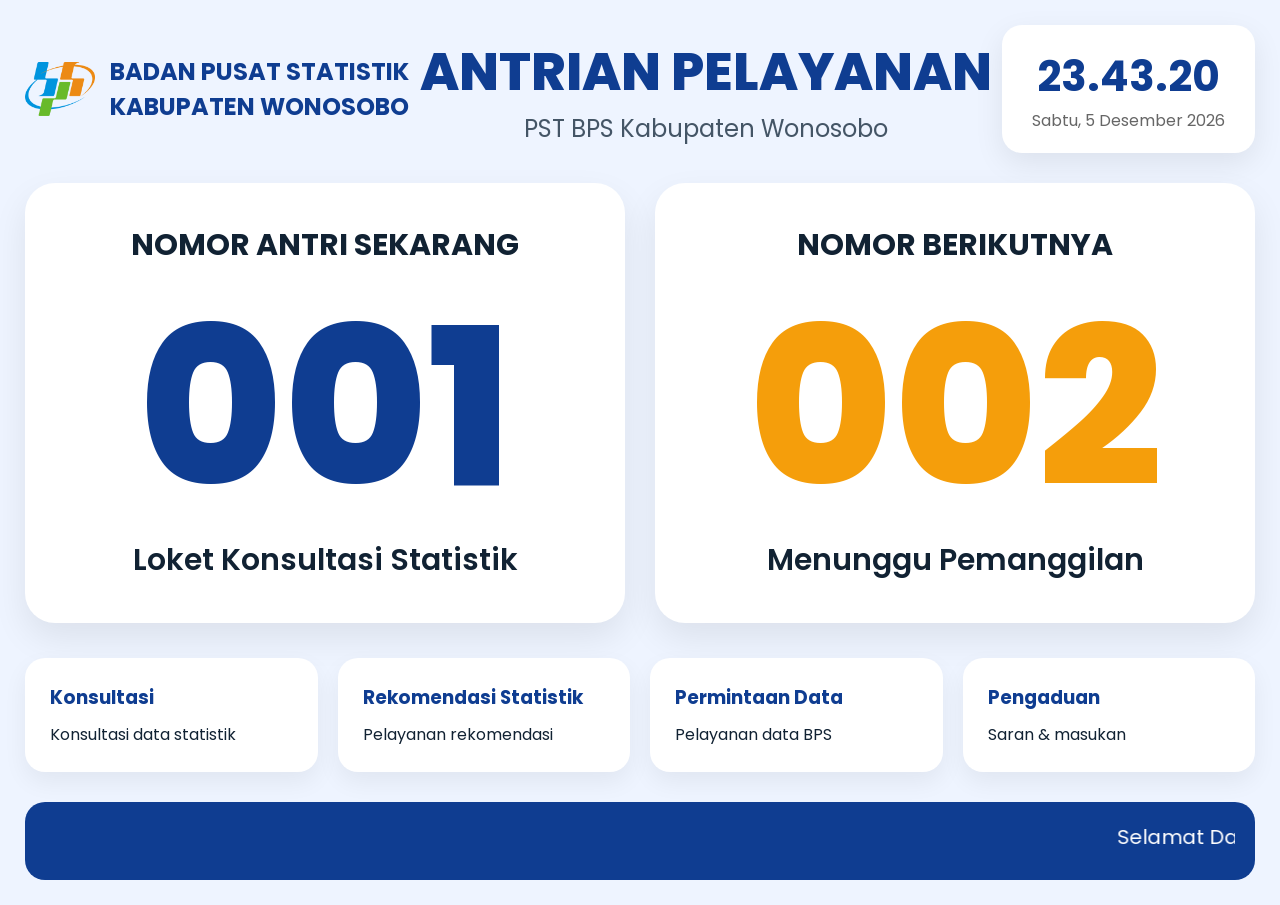
==== index.html @ 3b680bae "first commit" ====
<!DOCTYPE html>
<html lang="id">
<head>
  <meta charset="UTF-8" />
  <meta name="viewport" content="width=device-width, initial-scale=1.0"/>

  <title>Sistem Antri PST</title>

  <link rel="stylesheet" href="style.css"/>

  <link rel="preconnect" href="https://fonts.googleapis.com">
  <link href="https://fonts.googleapis.com/css2?family=Poppins:wght@300;400;500;600;700;800&display=swap" rel="stylesheet">
</head>

<body>

  <div class="container">

    <!-- HEADER -->
    <header class="header">

      <div class="logo-area">
        <img src="assets/bps.png" class="logo">

        <div>
          <h2>BADAN PUSAT STATISTIK</h2>
          <h2>KABUPATEN WONOSOBO</h2>
        </div>
      </div>

      <div class="title">
        <h1>ANTRIAN PELAYANAN</h1>
        <p>PST BPS Kabupaten Wonosobo</p>
      </div>

      <div class="clock-box">
        <div id="clock">10:20:30</div>
        <span id="date">Senin, 1 Januari 2026</span>
      </div>

    </header>

    <!-- MAIN -->
    <main class="main-grid">

      <!-- NOW -->
      <div class="queue-card current">

        <div class="card-header">
          NOMOR ANTRI SEKARANG
        </div>

        <div class="queue-number blue">
          001
        </div>

        <div class="service">
          Loket Konsultasi Statistik
        </div>

      </div>

      <!-- NEXT -->
      <div class="queue-card next">

        <div class="card-header">
          NOMOR BERIKUTNYA
        </div>

        <div class="queue-number orange">
          002
        </div>

        <div class="service">
          Menunggu Pemanggilan
        </div>

      </div>

    </main>

    <!-- SERVICES -->
    <section class="services">

      <div class="service-box">
        <h3>Konsultasi</h3>
        <p>Konsultasi data statistik</p>
      </div>

      <div class="service-box">
        <h3>Rekomendasi Statistik</h3>
        <p>Pelayanan rekomendasi</p>
      </div>

      <div class="service-box">
        <h3>Permintaan Data</h3>
        <p>Pelayanan data BPS</p>
      </div>

      <div class="service-box">
        <h3>Pengaduan</h3>
        <p>Saran & masukan</p>
      </div>

    </section>

    <!-- FOOTER -->
    <footer class="footer">
      <marquee>
        Selamat Datang di PST BPS Kabupaten Wonosobo • Melayani Dengan Profesional • #MelayaniDenganHati
      </marquee>
    </footer>

  </div>

  <script src="script.js"></script>

</body>
</html>
---- style.css ----
*{
  margin:0;
  padding:0;
  box-sizing:border-box;
}

body{
  font-family:'Poppins',sans-serif;
  background:#eef4ff;
  color:#123;
}

.container{
  min-height:100vh;
  padding:25px;
}

/* HEADER */

.header{
  display:flex;
  justify-content:space-between;
  align-items:center;
  margin-bottom:30px;
}

.logo-area{
  display:flex;
  align-items:center;
  gap:15px;
}

.logo{
  width:70px;
}

.logo-area h2{
  color:#0F3D91;
  font-size:24px;
}

.logo-area p{
  color:#444;
}

.title{
  text-align:center;
}

.title h1{
  font-size:52px;
  color:#0F3D91;
  font-weight:800;
}

.title p{
  font-size:24px;
  color:#456;
}

.clock-box{
  background:white;
  padding:20px 30px;
  border-radius:20px;
  box-shadow:0 10px 30px rgba(0,0,0,0.08);
  text-align:center;
}

#clock{
  font-size:42px;
  font-weight:700;
  color:#0F3D91;
}

#date{
  color:#666;
}

/* MAIN */

.main-grid{
  display:grid;
  grid-template-columns:1fr 1fr;
  gap:30px;
}

.queue-card{
  background:white;
  border-radius:30px;
  padding:40px;
  box-shadow:0 15px 35px rgba(0,0,0,0.08);
  text-align:center;
}

.card-header{
  font-size:30px;
  font-weight:700;
  margin-bottom:30px;
}

.queue-number{
  font-size:220px;
  font-weight:800;
  line-height:1;
}

.blue{
  color:#0F3D91;
}

.orange{
  color:#F59E0B;
}

.service{
  font-size:30px;
  margin-top:20px;
  font-weight:600;
}

/* SERVICES */

.services{
  display:grid;
  grid-template-columns:repeat(4,1fr);
  gap:20px;
  margin-top:35px;
}

.service-box{
  background:white;
  padding:25px;
  border-radius:20px;
  box-shadow:0 10px 25px rgba(0,0,0,0.06);
}

.service-box h3{
  color:#0F3D91;
  margin-bottom:10px;
}

/* FOOTER */

.footer{
  margin-top:30px;
  background:#0F3D91;
  color:white;
  padding:20px;
  border-radius:20px;
  font-size:20px;
}
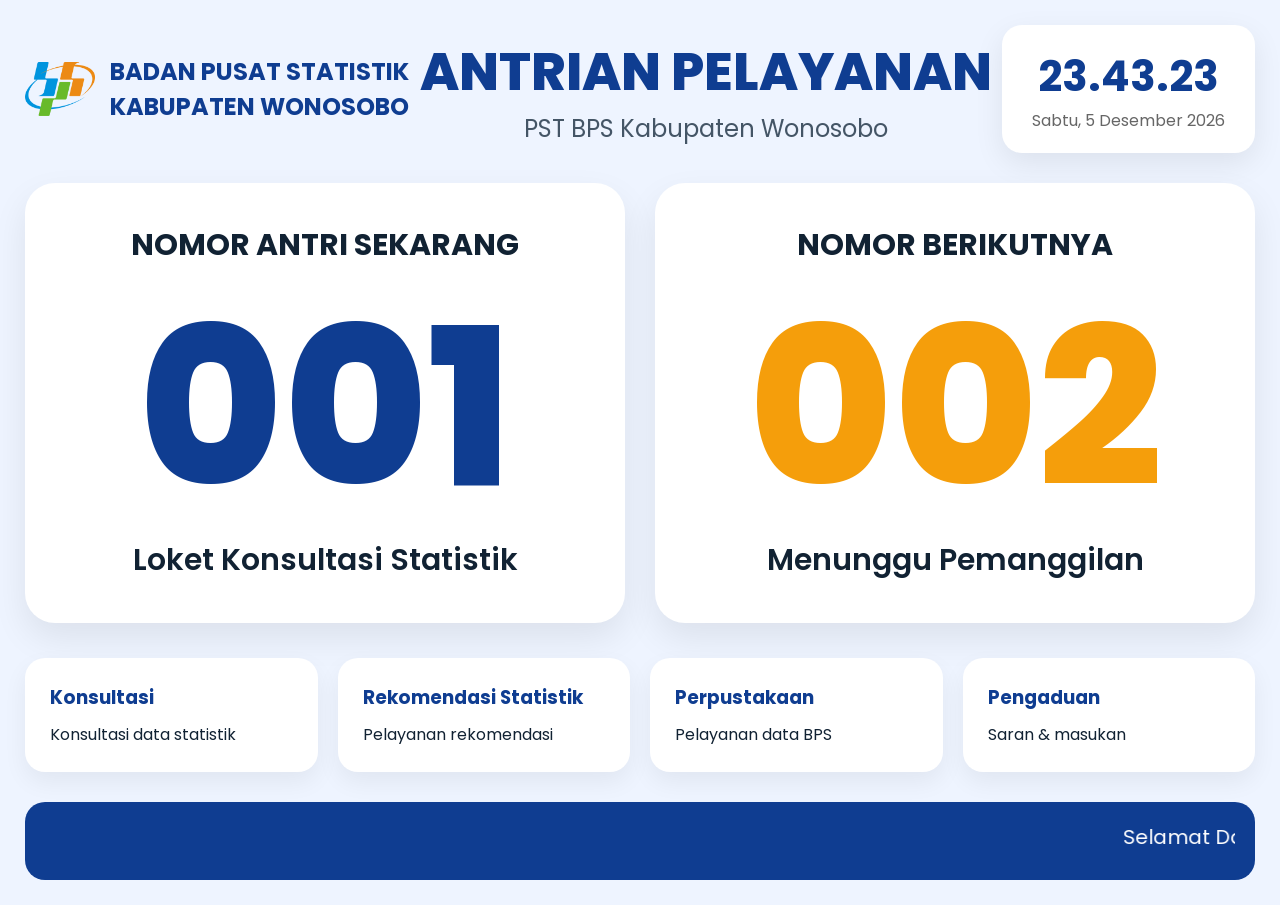
==== commit 2a1c2651: "Update index.html" ====
--- a/index.html
+++ b/index.html
@@ -93,7 +93,7 @@
       </div>
 
       <div class="service-box">
-        <h3>Permintaan Data</h3>
+        <h3>Perpustakaan</h3>
         <p>Pelayanan data BPS</p>
       </div>
 
@@ -116,4 +116,4 @@
   <script src="script.js"></script>
 
 </body>
-</html>+</html>
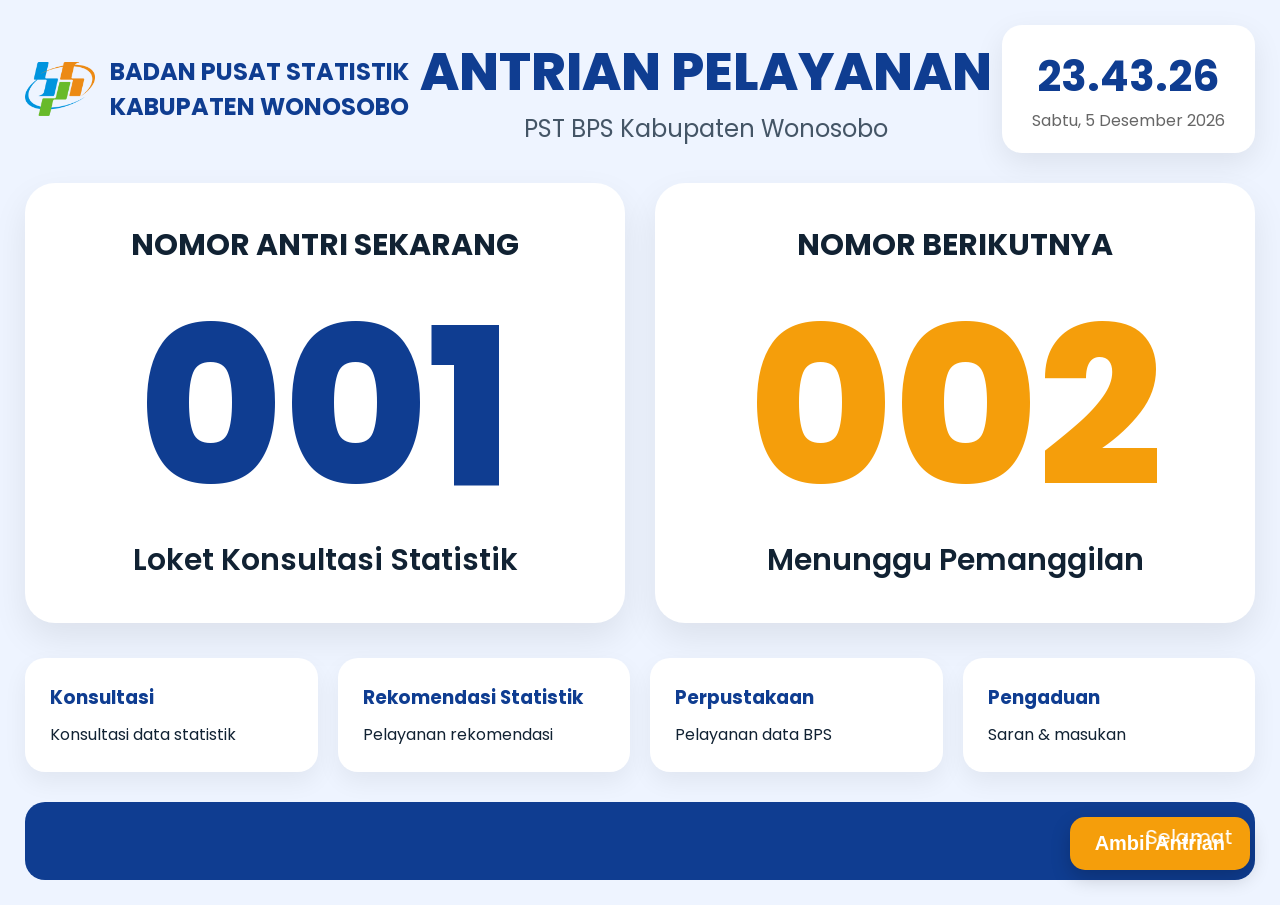
==== commit 413750a0: "update tampilan' nn" ====
--- a/index.html
+++ b/index.html
@@ -104,6 +104,10 @@
 
     </section>
 
+    <button onclick="window.location.href='kiosk.html'" class="kiosk-btn">
+    Ambil Antrian
+    </button>
+
     <!-- FOOTER -->
     <footer class="footer">
       <marquee>
--- a/style.css
+++ b/style.css
@@ -148,4 +148,25 @@
   padding:20px;
   border-radius:20px;
   font-size:20px;
+}
+
+.kiosk-btn{
+    position:fixed;
+    bottom:30px;
+    right:30px;
+
+    background:#F59E0B;
+    color:white;
+
+    border:none;
+    border-radius:15px;
+
+    padding:15px 25px;
+
+    font-size:20px;
+    font-weight:600;
+
+    cursor:pointer;
+
+    box-shadow:0 8px 20px rgba(0,0,0,0.2);
 }
